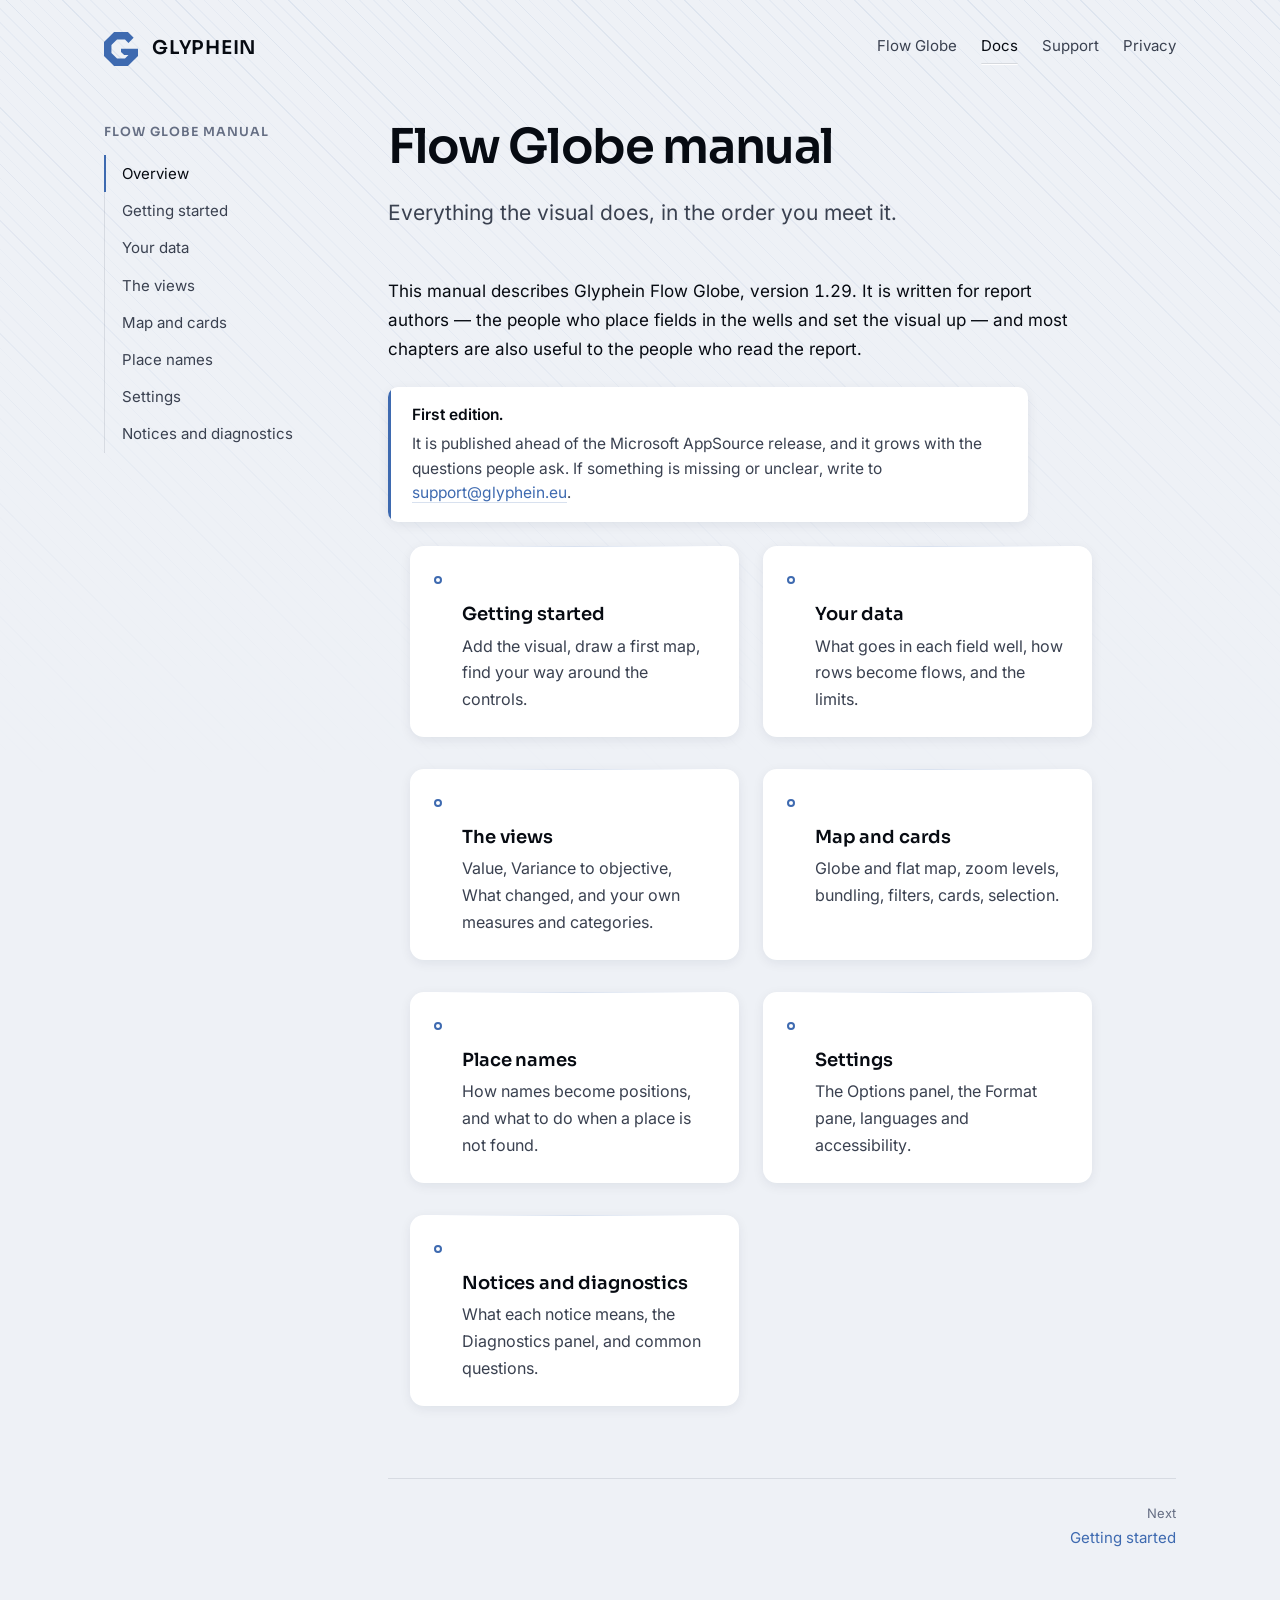
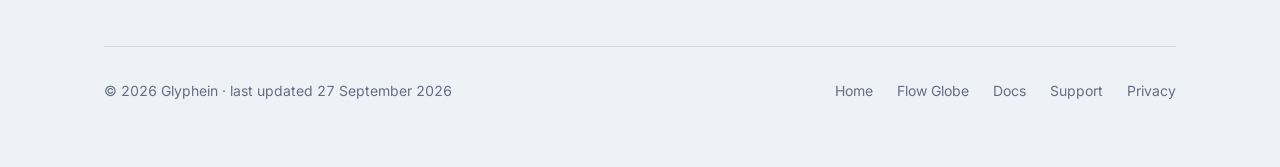
==== docs/index.html @ 3e93462d "Le site presente Flow Globe et ouvre son manuel - Accueil : le globe prend place dans la plaque du h" ====
<!doctype html>
<html lang="en">
<head>
<meta charset="utf-8">
<meta name="viewport" content="width=device-width, initial-scale=1">
<title>Flow Globe manual — Flow Globe manual · Glyphein</title>
<meta name="description" content="The user manual for Glyphein Flow Globe, a Power BI visual for origin-destination flows.">
<link rel="stylesheet" href="/assets/glyphein.css">
<link rel="icon" href="/assets/favicon.svg" type="image/svg+xml">
<meta name="theme-color" content="#070B12" media="(prefers-color-scheme: dark)">
<meta name="theme-color" content="#EEF1F6" media="(prefers-color-scheme: light)">
</head>
<body>
<div class="page">
<div class="enveloppe">

  <header class="entete">
    <a class="marque" href="/" aria-label="Glyphein — home">
      <svg width="34" height="34" viewBox="18 18 64 64" role="img" aria-hidden="true">
        <mask id="mq" maskUnits="userSpaceOnUse" x="0" y="0" width="100" height="100">
          <path d="M37 18H63L82 37V63L63 82H37L18 63V37Z" fill="#fff"/>
          <path d="M42.5 32H57.5L64 38.5L90 12.5V49.5H50V55.5L56 61.5H64L57.5 68H42.5L32 57.5V42.5Z" fill="#000"/>
        </mask>
        <rect width="100" height="100" fill="currentColor" mask="url(#mq)"/>
      </svg>
      <span class="mot">GLYPHEIN</span>
    </a>
    <nav class="pages">
      <a href="/flow-globe/">Flow Globe</a>
      <a href="/docs/" aria-current="page">Docs</a>
      <a href="/support/">Support</a>
      <a href="/privacy/">Privacy</a>
    </nav>
  </header>

  <main>

    <div class="docs">
<nav class="sommaire" aria-label="Manual"><p>Flow Globe manual</p><ol><li><a href="/docs/" aria-current="page">Overview</a></li><li><a href="/docs/getting-started/">Getting started</a></li><li><a href="/docs/data/">Your data</a></li><li><a href="/docs/views/">The views</a></li><li><a href="/docs/map/">Map and cards</a></li><li><a href="/docs/places/">Place names</a></li><li><a href="/docs/settings/">Settings</a></li><li><a href="/docs/troubleshooting/">Notices and diagnostics</a></li></ol></nav>
      <article class="docs__corps">
        <h1>Flow Globe manual</h1>
        <p class="accroche">Everything the visual does, in the order you meet it.</p>
        <div class="prose">

<p>This manual describes Glyphein Flow Globe, version 1.29. It is written for report
authors — the people who place fields in the wells and set the visual up — and most chapters are
also useful to the people who read the report.</p>
<div class="note"><strong>First edition.</strong> It is published ahead of the Microsoft AppSource release, and it grows with the questions people ask. If something is missing or unclear, write to <a href='mailto:support@glyphein.eu'>support@glyphein.eu</a>.</div>
<ul class="chapitres">
<li><a href="/docs/getting-started/"><div class="fait"><h3>Getting started</h3><p>Add the visual, draw a first map, find your way around the controls.</p></div></a></li>
<li><a href="/docs/data/"><div class="fait"><h3>Your data</h3><p>What goes in each field well, how rows become flows, and the limits.</p></div></a></li>
<li><a href="/docs/views/"><div class="fait"><h3>The views</h3><p>Value, Variance to objective, What changed, and your own measures and categories.</p></div></a></li>
<li><a href="/docs/map/"><div class="fait"><h3>Map and cards</h3><p>Globe and flat map, zoom levels, bundling, filters, cards, selection.</p></div></a></li>
<li><a href="/docs/places/"><div class="fait"><h3>Place names</h3><p>How names become positions, and what to do when a place is not found.</p></div></a></li>
<li><a href="/docs/settings/"><div class="fait"><h3>Settings</h3><p>The Options panel, the Format pane, languages and accessibility.</p></div></a></li>
<li><a href="/docs/troubleshooting/"><div class="fait"><h3>Notices and diagnostics</h3><p>What each notice means, the Diagnostics panel, and common questions.</p></div></a></li>
</ul>

        </div>
<nav class="suite" aria-label="Chapters"><span></span><a href="/docs/getting-started/" style="text-align:right"><span>Next</span>Getting started</a></nav>
      </article>
    </div>
  </main>

  <footer class="pied">
    <span>© 2026 Glyphein · last updated 27 September 2026</span>
    <nav>
      <a href="/">Home</a>
      <a href="/flow-globe/">Flow Globe</a>
      <a href="/docs/">Docs</a>
      <a href="/support/">Support</a>
      <a href="/privacy/">Privacy</a>
    </nav>
  </footer>

</div>
</div>
</body>
</html>
---- assets/glyphein.css ----
/* ══════════════════════════════════════════════════════════════════════════════
   Glyphein — feuille de style du site.

   Autorité : brand/charte-glyphein-v4.md (v4.1). Elle est SEULE — glyphein-tokens.json,
   cité ici jusqu'au 07/09/2026, était resté en v3 et a été supprimé ; ce qu'il portait
   seul (brume, acier, ardoise) est passé au §07 de la charte.
   Registre : LA MARQUE S'EXPRIME (charte §10). Le site peut porter l'angle plus
   franchement que le chrome in-visual, qui lui se retient.

   Trois signatures, dans l'ordre doctrinal de la v4 (§03) :
     1. le limbe        — arête lumineuse sur le bord haut de tout matériau
     2. le trait incisé — creusé, jamais posé : ombre en haut, lumière en bas
     3. le poinçon      — l'anneau-cœur, puce et fin de jauge

   Matériau : la plaque opaque est CANONIQUE (§04). Aucun flou nulle part —
   tout ici survit à une capture, à un export PDF et à un moteur exotique.

   Règle systémique (§06) : l'instrument est taillé, la donnée coule.
   Le chrome porte l'angle ; rien de courbe ici n'est décoratif, parce qu'il
   n'y a pas encore de donnée à faire couler. La plaque du hero est vide et
   attend le globe.

   Polices auto-hébergées : aucune requête vers un tiers, cohérent avec /privacy.
   ══════════════════════════════════════════════════════════════════════════ */

/* ─── 01 · Jetons (charte §07) ─────────────────────────────────────────────
   Palette et géométries recopiées du §07 de la charte. Ne pas inventer de valeur
   ici : toute couleur nouvelle doit d'abord exister dans la charte. */
:root {
  /* Palette */
  --nuit: #070B12;   --encre: #101826;   --encre-claire: #182238;  --minuit: #0E1420;
  --givre: #85AEE4;  --givre-pale: #E9EDF3;
  --cobalt: #3E6AB0; --cobalt-sombre: #2E5288;
  --craie: #EEF1F6;  --ardoise: #3A4150; --acier: #7C8698;         --brume: #C4CEDC;
  --plomb: #656E83;  --blanc: #FFFFFF;  --papier: #F7F8FA;   /* §07 : tertiaire clair, surfaces claires */
  --positif: #30B579; --negatif: #E06456; --alerte: #D9A13B;

  /* Rôles — monde sombre, forme canonique de la marque */
  --fond: var(--nuit);
  --surface: var(--encre);
  --surface-haute: var(--encre-claire);
  --encre-texte: var(--givre-pale);
  --encre-2: var(--brume);
  --encre-3: var(--acier);
  --accent: var(--givre);
  --accent-sourd: var(--cobalt);
  --limbe: rgba(133, 174, 228, .32);          /* material.limbe : accent à .32 */
  --hachure: rgba(133, 174, 228, .055);       /* la taille, comme matière */
  --hachure-forte: rgba(133, 174, 228, .10);
  --arete: rgba(133, 174, 228, .13);          /* filet de séparation */
  --ombre: 0 10px 30px rgba(0, 0, 0, .38);
  --ombre-basse: 0 4px 14px rgba(0, 0, 0, .26);
  --taille-haut: var(--encre-claire);         /* la facette éclairée de la plaque */
  --taille-face: var(--encre);                /* sa face                          */
  --taille-tranche: rgba(0, 0, 0, .38);       /* l'ombre qu'elle porte — la charte la veut noire */
  --creux-haut: rgba(0, 0, 0, .34);           /* trait incisé : arête haute */
  --creux-bas: var(--limbe);                  /* trait incisé : arête basse */

  /* Géométrie (tokens). Le chanfrein est un ACCENT, pas un régime (§06) :
     6 px dans le produit ; 20 px ici, les surfaces du site étant dix fois
     plus grandes. Mesuré : sous 14 px il disparaît derrière le rayon. */
  --r-control: 8px; --r-panel: 14px; --r-group: 10px;
  --chanfrein: 20px; --chanfrein-petit: 12px;
  --pas: 4px;                                  /* grille de 4 */
  --cible-min: 26px;

  /* Rythme vertical, multiples de 4 */
  --sp-1: 4px;  --sp-2: 8px;  --sp-3: 12px; --sp-4: 16px; --sp-5: 24px;
  --sp-6: 32px; --sp-7: 48px; --sp-8: 64px; --sp-9: 96px; --sp-10: 128px;

  /* Largeurs */
  --large: 1120px;                             /* la plaque entière */
  --mesure: 64ch;                              /* la colonne de lecture */

  /* Mouvement (tokens) */
  --micro: 150ms; --glissement: 240ms; --ease: cubic-bezier(.3, .85, .35, 1);
}

/* Thème clair — les deux thèmes de la charte. Le limbe s'inverse : sur une
   plaque claire, l'arête haute prend l'ombre et l'arête basse la lumière. */
@media (prefers-color-scheme: light) {
  :root {
    --fond: var(--craie);
    --surface: var(--blanc);
    --surface-haute: var(--papier);
    --encre-texte: var(--nuit);
    --encre-2: var(--ardoise);
    --encre-3: var(--plomb);                  /* 4,51:1 sur Craie — le plancher tient AA */
    --accent: var(--cobalt);
    --accent-sourd: var(--cobalt-sombre);
    --limbe: rgba(62, 106, 176, .20);
    --hachure: rgba(62, 106, 176, .045);
    --hachure-forte: rgba(62, 106, 176, .085);
    --arete: rgba(20, 32, 54, .10);
    --ombre: 0 8px 26px rgba(20, 32, 54, .11);
    --ombre-basse: 0 3px 12px rgba(20, 32, 54, .07);
    --taille-haut: var(--blanc);
    --taille-face: var(--givre-pale);
    --taille-tranche: rgba(20, 32, 54, .17);
    --creux-haut: rgba(20, 32, 54, .14);
    --creux-bas: rgba(255, 255, 255, .92);
  }
}

/* ─── 02 · Polices embarquées (charte §07) ─────────────────────────────────
   Sora = la voix, Inter = le texte. Jamais plus de deux graisses par surface.
   La pile système reste le repli gracieux : un moteur qui refuse la fonte
   retombe dessus sans jamais casser le rendu. */
@font-face { font-family: "Sora";  src: url("fonts/sora-600.woff2")  format("woff2"); font-weight: 600; font-display: swap; }
@font-face { font-family: "Sora";  src: url("fonts/sora-700.woff2")  format("woff2"); font-weight: 700; font-display: swap; }
@font-face { font-family: "Inter"; src: url("fonts/inter-400.woff2") format("woff2"); font-weight: 400; font-display: swap; }
@font-face { font-family: "Inter"; src: url("fonts/inter-500.woff2") format("woff2"); font-weight: 500; font-display: swap; }
@font-face { font-family: "Inter"; src: url("fonts/inter-600.woff2") format("woff2"); font-weight: 600; font-display: swap; }

/* ─── 03 · Socle ───────────────────────────────────────────────────────────*/
*, *::before, *::after { box-sizing: border-box; }
html { -webkit-text-size-adjust: 100%; scroll-behavior: smooth; }

body {
  margin: 0;
  background: var(--fond);
  color: var(--encre-texte);
  font: 400 17px/1.68 Inter, "Segoe UI Variable Text", "Segoe UI", system-ui, -apple-system, sans-serif;
  font-variant-numeric: tabular-nums;        /* §07 : chiffres tabulaires partout */
  -webkit-font-smoothing: antialiased;
  overflow-x: hidden;
}

/* La matière : la taille, en fond de page.
   Deux passes de hachures croisées à très faible contraste — la densité du
   trait est le vocabulaire natif de la maison (§05). Ici elle ne code rien,
   elle est le grain du cuivre. Un `fixed` pour que la page glisse dessus. */
body::before {
  content: "";
  position: fixed;
  inset: 0;
  z-index: 0;
  pointer-events: none;
  background-image:
    repeating-linear-gradient(45deg, var(--hachure) 0 1px, transparent 1px 10px),
    repeating-linear-gradient(45deg, var(--hachure) 0 1px, transparent 1px 40px);
  /* La matière s'éteint vers le bas : la lumière vient d'en haut, comme le limbe. */
  -webkit-mask-image: linear-gradient(to bottom, #000 0%, rgba(0,0,0,.35) 52%, transparent 88%);
          mask-image: linear-gradient(to bottom, #000 0%, rgba(0,0,0,.35) 52%, transparent 88%);
}

/* Tout le contenu passe au-dessus de la matière. */
.page { position: relative; z-index: 1; }

.enveloppe { max-width: var(--large); margin: 0 auto; padding: 0 var(--sp-5); }
.colonne   { max-width: var(--mesure); }

/* ─── 04 · Typographie ─────────────────────────────────────────────────────*/
h1, h2, h3, .voix {
  font-family: Sora, "Segoe UI Variable Display", "Segoe UI", system-ui, sans-serif;
  font-weight: 600;
}

h1 {
  font-size: clamp(38px, 6.4vw, 68px);
  line-height: 1.06;
  letter-spacing: -.028em;
  margin: 0 0 var(--sp-5);
  text-wrap: balance;
}
h2 {
  font-size: clamp(23px, 2.8vw, 31px);
  line-height: 1.24;
  letter-spacing: -.018em;
  margin: 0 0 var(--sp-4);
  text-wrap: balance;
}
h3 {
  font-size: 18px;
  line-height: 1.35;
  letter-spacing: -.008em;
  margin: 0 0 var(--sp-2);
}
p { margin: 0 0 var(--sp-4); }
p:last-child { margin-bottom: 0; }

strong { font-weight: 600; color: var(--encre-texte); }
em { font-style: italic; }

/* Une phrase à lire est en encre-2, jamais en encre-3 : l'encre tertiaire marque
   l'absence et le repère, pas le texte courant. Règle du produit, tenue ici aussi. */
small, .fin { font-size: 14px; line-height: 1.6; color: var(--encre-2); }

code {
  font: 500 .875em/1.4 ui-monospace, "SF Mono", "Cascadia Mono", Menlo, Consolas, monospace;
  background: var(--surface-haute);
  padding: 2px 6px;
  border-radius: 5px;
  color: var(--encre-2);
  font-variant-numeric: tabular-nums;
}

a {
  color: var(--accent);
  text-decoration: none;
  border-bottom: 1px solid var(--limbe);
  transition: border-color var(--micro) var(--ease), color var(--micro) var(--ease);
}
a:hover { border-bottom-color: currentColor; }
a:focus-visible {
  outline: 2px solid var(--accent);
  outline-offset: 3px;
  border-radius: 2px;
  border-bottom-color: transparent;
}

/* ─── 05 · En-tête ─────────────────────────────────────────────────────────*/
.entete {
  display: flex;
  align-items: center;
  justify-content: space-between;
  gap: var(--sp-5);
  flex-wrap: wrap;
  padding: var(--sp-6) 0 var(--sp-5);
}

.marque {
  display: inline-flex;
  align-items: center;
  gap: 14px;
  border: 0;
  color: var(--encre-texte);
}
.marque svg { display: block; color: var(--accent); }
/* Mot-symbole : Sora SemiBold, capitales, approche .04em (§02) —
   le Light flottait à côté d'une masse taillée. */
.marque .mot {
  font-family: Sora, "Segoe UI Variable Display", system-ui, sans-serif;
  font-weight: 600;
  font-size: 19px;
  letter-spacing: .04em;
}

nav.pages { display: flex; gap: var(--sp-5); font-size: 15px; }
nav.pages a {
  position: relative;
  color: var(--encre-2);
  border-bottom: 0;
  padding-bottom: 7px;
}
nav.pages a:hover { color: var(--encre-texte); }
/* Signature n°2 — le trait incisé. La page courante n'est pas soulignée,
   elle est CREUSÉE : ombre sur l'arête haute, lumière sur l'arête basse.
   Aucun flou, donc la signature survit à l'export. */
nav.pages a[aria-current="page"] { color: var(--encre-texte); }
nav.pages a[aria-current="page"]::after {
  content: "";
  position: absolute;
  left: 0; right: 0; bottom: 0;
  height: 2px;
  border-radius: 1px;
  background: var(--surface-haute);
  box-shadow: inset 0 1px 0 var(--creux-haut), inset 0 -1px 0 var(--creux-bas);
}

/* ─── 06 · Le trait incisé, en séparateur ──────────────────────────────────*/
.incise {
  height: 2px;
  border-radius: 1px;
  margin: 0;
  background: var(--surface-haute);
  box-shadow: inset 0 1px 0 var(--creux-haut), inset 0 -1px 0 var(--creux-bas);
}

/* ─── 07 · Le hero ─────────────────────────────────────────────────────────
   Deux colonnes au-delà de 900 px : la parole à gauche, la plaque à droite.
   ⚠ La plaque de droite est LA RÉSERVE DU GLOBE. Quand le rendu 3D sera figé,
   il vient s'y loger tel quel — mêmes dimensions, même chanfrein, même limbe.
   D'ici là elle est pleine de matière : un instrument taillé, pas encore
   chargé de données. Ne pas la remplir d'autre chose. */
.hero {
  display: grid;
  grid-template-columns: 1fr;
  gap: var(--sp-8);
  align-items: center;
  padding: var(--sp-7) 0 var(--sp-8);
}
@media (min-width: 900px) {
  .hero {
    grid-template-columns: minmax(0, 1.1fr) minmax(0, .9fr);
    gap: var(--sp-8);
    padding: var(--sp-8) 0 var(--sp-7);
  }
}

.accroche {
  font-size: clamp(18px, 2.1vw, 21px);
  line-height: 1.55;
  color: var(--encre-2);
  max-width: 46ch;
  margin: 0 0 var(--sp-6);
}

/* La plaque du hero. Chanfrein-accent en haut à droite, un seul coin (§06). */
.plaque-hero {
  position: relative;
  aspect-ratio: 1 / 1;
  width: 100%;
  max-width: 460px;
  margin-inline: auto;
}
.plaque-hero svg { display: block; width: 100%; height: 100%; }

/* Titre des pages de texte : même respiration que le hero, sans la plaque. */
.titre { padding: var(--sp-7) 0 var(--sp-6); max-width: var(--large); }
.titre .accroche { margin-bottom: var(--sp-5); }
.titre .plaque { max-width: 520px; }

/* ─── 08 · Capsule d'état ──────────────────────────────────────────────────*/
.capsule {
  display: inline-flex;
  align-items: center;
  gap: 9px;
  font-size: 13.5px;
  font-weight: 500;
  letter-spacing: .012em;
  padding: 7px 15px 7px 12px;
  border-radius: 999px;
  background: var(--surface);
  color: var(--encre-2);
  box-shadow: var(--ombre-basse), inset 0 1px 0 var(--limbe);
}
/* Signature n°3 — le poinçon, l'anneau-cœur. */
.capsule::before {
  content: "";
  width: 8px; height: 8px;
  border-radius: 999px;
  border: 2px solid var(--accent);
  flex: none;
}

/* ─── 09 · Sections numérotées ─────────────────────────────────────────────
   La plaque gravée porte son numéro. Chiffres tabulaires, Sora, discrets. */
.corps { counter-reset: section; }

.section {
  padding: var(--sp-8) 0;
  border-top: 1px solid var(--arete);
}
.section:first-child { border-top: 0; padding-top: var(--sp-7); }

@media (min-width: 900px) {
  .section {
    display: grid;
    grid-template-columns: 96px minmax(0, 1fr);
    gap: var(--sp-7);
    padding: var(--sp-8) 0;
  }
}

.section__num {
  counter-increment: section;
  font-family: Sora, system-ui, sans-serif;
  font-weight: 600;
  font-size: 13px;
  letter-spacing: .1em;
  color: var(--encre-3);
  padding-top: 8px;
  margin-bottom: var(--sp-3);
}
.section__num::before { content: counter(section, decimal-leading-zero); }
@media (min-width: 900px) { .section__num { margin-bottom: 0; } }

.section__corps > :last-child { margin-bottom: 0; }

/* ─── 10 · Les faits : quatre plaques ──────────────────────────────────────*/
.faits {
  list-style: none;
  margin: var(--sp-6) 0 0;
  padding: 0;
  display: grid;
  gap: var(--sp-4);
}
@media (min-width: 720px) {
  .faits--grille { grid-template-columns: repeat(2, minmax(0, 1fr)); gap: var(--sp-5); }
}

/* La plaque. Opaque, réglée, limbe sur l'arête haute (§04).
   ⚠ Mesuré au rendu : `display:flex` sur le <li> faisait du <strong> un ITEM
   de flex séparé du texte, qui se comprimait en colonne étroite. Le texte doit
   couler en ligne — la puce passe donc en absolu. */
.fait {
  position: relative;
  background: var(--surface);
  border-radius: var(--r-panel);
  box-shadow: var(--ombre-basse);
  padding: var(--sp-5) var(--sp-5) var(--sp-5) 52px;
  overflow: hidden;
}
.fait::before {                       /* le limbe */
  content: "";
  position: absolute;
  inset: 0 0 auto 0;
  height: 1px;
  background: linear-gradient(90deg, transparent 8%, var(--limbe) 50%, transparent 92%);
}
.fait::after {                        /* le poinçon */
  content: "";
  position: absolute;
  left: 24px; top: 30px;
  width: 8px; height: 8px;
  border-radius: 999px;
  border: 2px solid var(--accent);
}
.fait h3 { margin: 0 0 6px; }
.fait p { margin: 0; color: var(--encre-2); font-size: 16px; }

/* Variante en liste simple, pour les pages de texte. */
.faits--liste .fait {
  background: none;
  box-shadow: none;
  padding: 0 0 0 28px;
  overflow: visible;
}
.faits--liste .fait::before { content: none; }
.faits--liste .fait::after { left: 0; top: 9px; }
.faits--liste .fait + .fait { margin-top: var(--sp-4); }

/* ─── 11 · La plaque à chanfrein ───────────────────────────────────────────
   Matériau de marque. UN seul coin taillé, en haut à droite (§06).
   ⚠ Mesuré au rendu : à 10 px le chanfrein passait sous le rayon de 14 px et
   devenait invisible. Il faut ANNULER le rayon du coin taillé et porter la
   coupe à 20 px — les surfaces du site sont dix fois plus grandes que celles
   du produit, où 6 px suffisent. */
.plaque {
  position: relative;
  background: var(--surface);
  border-radius: var(--r-panel);
  box-shadow: var(--ombre);
  padding: var(--sp-6) var(--sp-6);
  margin: var(--sp-6) 0 0;
}
.plaque::before {
  content: "";
  position: absolute;
  inset: 0 0 auto 0;
  height: 1px;
  background: linear-gradient(90deg, transparent 8%, var(--limbe) 50%, transparent 92%);
  border-radius: var(--r-panel) var(--r-panel) 0 0;
}
.plaque--accent {
  border-radius: var(--r-panel) 0 var(--r-panel) var(--r-panel);
  clip-path: polygon(0 0, calc(100% - var(--chanfrein)) 0, 100% var(--chanfrein), 100% 100%, 0 100%);
}
.plaque--accent::before { border-radius: var(--r-panel) 0 0 0; }
.plaque h3 { margin-top: 0; }
.plaque > :last-child { margin-bottom: 0; }

/* Contact — la plaque porte l'adresse en Sora, à l'échelle d'une voix. */
.adresse {
  font-family: Sora, system-ui, sans-serif;
  font-weight: 600;
  font-size: clamp(19px, 2.2vw, 24px);
  letter-spacing: -.01em;
}

/* ─── 12 · La note d'épreuve ───────────────────────────────────────────────
   Ce qui reste à graver avant le tirage. Taille (tireté) en bord gauche :
   la hachure comme second canal, pas la couleur seule (§05). */
.epreuve {
  position: relative;
  background: var(--surface);
  border-radius: var(--r-group);
  padding: var(--sp-4) var(--sp-5);
  margin: 0 0 var(--sp-5);
  font-size: 15px;
  line-height: 1.6;
  color: var(--encre-2);
  box-shadow: var(--ombre-basse);
  overflow: hidden;
}
.epreuve::before {
  content: "";
  position: absolute;
  left: 0; top: 0; bottom: 0;
  width: 3px;
  background: repeating-linear-gradient(
    to bottom, var(--alerte) 0 7px, transparent 7px 12px);   /* dasharray 7 5 */
}
.epreuve strong {
  display: block;
  color: var(--alerte);
  font-weight: 600;
  font-size: 13px;
  letter-spacing: .06em;
  text-transform: uppercase;
  margin-bottom: 5px;
}

/* ─── 13 · Pied ────────────────────────────────────────────────────────────*/
.pied {
  margin-top: var(--sp-9);
  padding: var(--sp-6) 0 var(--sp-8);
  border-top: 1px solid var(--arete);
  display: flex;
  gap: var(--sp-5);
  flex-wrap: wrap;
  justify-content: space-between;
  align-items: baseline;
  font-size: 14px;
  color: var(--encre-3);
}
.pied a { color: var(--encre-3); border-bottom-color: transparent; }
.pied a:hover { color: var(--encre-2); border-bottom-color: currentColor; }
.pied nav { display: flex; gap: var(--sp-5); }

/* ─── 13 bis · Pages produit et manuel (27/09/2026) ───────────────────────
   Ajouts pour /flow-globe/ et /docs/. Aucune couleur nouvelle : tout vient des
   jetons du §01. Même matériau — plaque opaque, limbe sur l'arête haute. */

/* Le globe dans la plaque du hero : la réserve est remplie. L'octogone est celui
   du monogramme (charte §02), la capture est une vraie sortie du visuel. */
.plaque-hero--globe {
  filter: drop-shadow(0 14px 18px var(--taille-tranche));
}
.plaque-hero--globe picture,
.plaque-hero--globe img {
  display: block;
  width: 100%;
  height: 100%;
}
.plaque-hero--globe img {
  object-fit: cover;
  clip-path: polygon(29.7% 0, 70.3% 0, 100% 29.7%, 100% 70.3%, 70.3% 100%, 29.7% 100%, 0 70.3%, 0 29.7%);
}
.plaque-hero--globe svg {
  position: absolute;
  inset: 0;
  pointer-events: none;
}

/* Le cliché : une capture du produit, posée sur une plaque, légendée. */
.cliche {
  margin: var(--sp-6) 0 0;
}
.cliche img {
  display: block;
  width: 100%;
  height: auto;
  border-radius: var(--r-panel);
  box-shadow: var(--ombre), inset 0 1px 0 var(--limbe);
  background: var(--surface);
}
.cliche figcaption {
  margin-top: var(--sp-3);
  font-size: 14px;
  line-height: 1.6;
  color: var(--encre-2);
  max-width: var(--mesure);
}

/* Deux clichés côte à côte au-delà de 900 px. */
.cliches {
  display: grid;
  gap: var(--sp-5);
  margin-top: var(--sp-6);
}
.cliches .cliche { margin: 0; }
@media (min-width: 900px) {
  .cliches { grid-template-columns: repeat(2, minmax(0, 1fr)); }
}

/* La note : ce qu'il faut savoir, sans alerte. Même forme que l'épreuve, trait
   plein en accent — la hachure reste réservée à ce qui manque (§05). */
.note {
  position: relative;
  background: var(--surface);
  border-radius: var(--r-group);
  padding: var(--sp-4) var(--sp-5);
  margin: var(--sp-5) 0;
  font-size: 15.5px;
  line-height: 1.6;
  color: var(--encre-2);
  box-shadow: var(--ombre-basse);
  overflow: hidden;
  max-width: var(--mesure);
}
.note::before {
  content: "";
  position: absolute;
  left: 0; top: 0; bottom: 0;
  width: 3px;
  background: var(--accent);
}
.note strong:first-child {
  display: block;
  color: var(--encre-texte);
  margin-bottom: 4px;
}

/* Tableaux de référence : réglés, sans grille lourde. */
.tableau-cadre {
  overflow-x: auto;
  margin: var(--sp-5) 0;
  border-radius: var(--r-group);
  background: var(--surface);
  box-shadow: var(--ombre-basse);
}
.tableau {
  width: 100%;
  border-collapse: collapse;
  font-size: 15px;
  line-height: 1.5;
}
.tableau th, .tableau td {
  text-align: left;
  vertical-align: top;
  padding: 11px 16px;
  border-top: 1px solid var(--arete);
}
.tableau thead th {
  border-top: 0;
  font-family: Sora, system-ui, sans-serif;
  font-weight: 600;
  font-size: 12.5px;
  letter-spacing: .06em;
  text-transform: uppercase;
  color: var(--encre-3);
  background: var(--surface-haute);
}
.tableau td { color: var(--encre-2); }
.tableau td:first-child, .tableau th[scope="row"] { color: var(--encre-texte); font-weight: 500; min-width: 9em; }
.tableau td:last-child { white-space: normal; }

/* L'étiquette de plan : Gratuit en creux, Premium en accent. Le texte porte le sens,
   la couleur le redit — jamais la couleur seule. */
.plan {
  display: inline-block;
  font-size: 12px;
  font-weight: 600;
  letter-spacing: .04em;
  padding: 2px 9px;
  border-radius: 999px;
  white-space: nowrap;
  color: var(--encre-2);
  box-shadow: inset 0 0 0 1px var(--arete);
}
.plan--premium { color: var(--accent); box-shadow: inset 0 0 0 1px var(--accent); }

kbd {
  font: 500 .82em/1 ui-monospace, "SF Mono", "Cascadia Mono", Menlo, Consolas, monospace;
  padding: 3px 7px;
  border-radius: 5px;
  background: var(--surface-haute);
  box-shadow: inset 0 -1px 0 var(--creux-haut), inset 0 1px 0 var(--creux-bas);
  color: var(--encre-texte);
}

/* Listes dans le texte courant. */
.prose ul, .prose ol { margin: 0 0 var(--sp-4); padding-left: 1.3em; }
.prose li { margin: 0 0 var(--sp-2); }
.prose li::marker { color: var(--encre-3); }
.prose h2 { margin-top: var(--sp-8); padding-top: var(--sp-6); border-top: 1px solid var(--arete); }
.prose h2:first-child { margin-top: 0; padding-top: 0; border-top: 0; }
.prose h3 { margin-top: var(--sp-6); }
.prose > p, .prose > ul, .prose > ol { max-width: var(--mesure); }
.prose dl { margin: 0 0 var(--sp-4); max-width: var(--mesure); }
.prose dt { font-weight: 600; color: var(--encre-texte); margin-top: var(--sp-3); }
.prose dd { margin: 2px 0 0; color: var(--encre-2); }

/* ─── 13 ter · Le manuel : sommaire à gauche, texte à droite ──────────────── */
.docs {
  display: grid;
  grid-template-columns: 1fr;
  gap: var(--sp-6);
  padding-top: var(--sp-6);
}
@media (min-width: 960px) {
  .docs { grid-template-columns: 220px minmax(0, 1fr); gap: var(--sp-8); }
  .sommaire { position: sticky; top: var(--sp-5); align-self: start; }
}
.sommaire {
  font-size: 15px;
}
.sommaire p {
  font-family: Sora, system-ui, sans-serif;
  font-weight: 600;
  font-size: 12.5px;
  letter-spacing: .08em;
  text-transform: uppercase;
  color: var(--encre-3);
  margin: 0 0 var(--sp-3);
}
.sommaire ol {
  list-style: none;
  margin: 0;
  padding: 0;
  border-left: 1px solid var(--arete);
}
.sommaire li a {
  display: block;
  padding: 6px 0 6px 16px;
  margin-left: -1px;
  color: var(--encre-2);
  border-bottom: 0;
  border-left: 2px solid transparent;
}
.sommaire li a:hover { color: var(--encre-texte); }
.sommaire li a[aria-current="page"] {
  color: var(--encre-texte);
  border-left-color: var(--accent);
}
.docs__corps { min-width: 0; }
.docs__corps h1 { font-size: clamp(32px, 4.4vw, 48px); }
.docs__corps .accroche { margin-bottom: var(--sp-7); }

/* Page suivante / précédente, en pied de chapitre. */
.suite {
  display: flex;
  justify-content: space-between;
  gap: var(--sp-5);
  flex-wrap: wrap;
  margin-top: var(--sp-8);
  padding-top: var(--sp-5);
  border-top: 1px solid var(--arete);
  font-size: 15px;
}
.suite a { border-bottom: 0; }
.suite span { display: block; font-size: 13px; color: var(--encre-3); }

/* Les chapitres du manuel, en plaques, sur l'index. */
.chapitres { list-style: none; margin: var(--sp-6) 0 0; padding: 0; display: grid; gap: var(--sp-4); }
@media (min-width: 720px) { .chapitres { grid-template-columns: repeat(2, minmax(0, 1fr)); gap: var(--sp-5); } }
.chapitres a {
  display: block;
  height: 100%;
  border: 0;
  color: inherit;
}
.chapitres .fait { height: 100%; transition: box-shadow var(--micro) var(--ease); }
.chapitres a:hover .fait { box-shadow: var(--ombre); }
.chapitres a:hover h3 { color: var(--accent); }

/* ─── 14 · Mouvement ───────────────────────────────────────────────────────
   Le mouvement glisse, il ne saute pas. Et il s'efface entièrement pour qui
   le demande — tokens.motion.reducedMotion. */
@media (prefers-reduced-motion: reduce) {
  html { scroll-behavior: auto; }
  *, *::before, *::after { transition: none !important; animation: none !important; }
}

/* ─── 15 · Impression ──────────────────────────────────────────────────────
   Le comité de direction imprime. La plaque opaque étant canonique, tout
   survit — il suffit de retirer la matière de fond et de rendre les liens. */
@media print {
  body::before { display: none; }
  body { background: #fff; color: #000; font-size: 11pt; }
  .plaque, .fait, .epreuve, .capsule { box-shadow: none; border: 1px solid #ccc; }
  a { color: #000; border-bottom: 0; }
  a[href^="http"]::after { content: " (" attr(href) ")"; font-size: 9pt; color: #555; }
  .plaque-hero, nav.pages, .sommaire, .suite { display: none; }
  .cliche img { box-shadow: none; border: 1px solid #ccc; }
  .docs { display: block; }
}
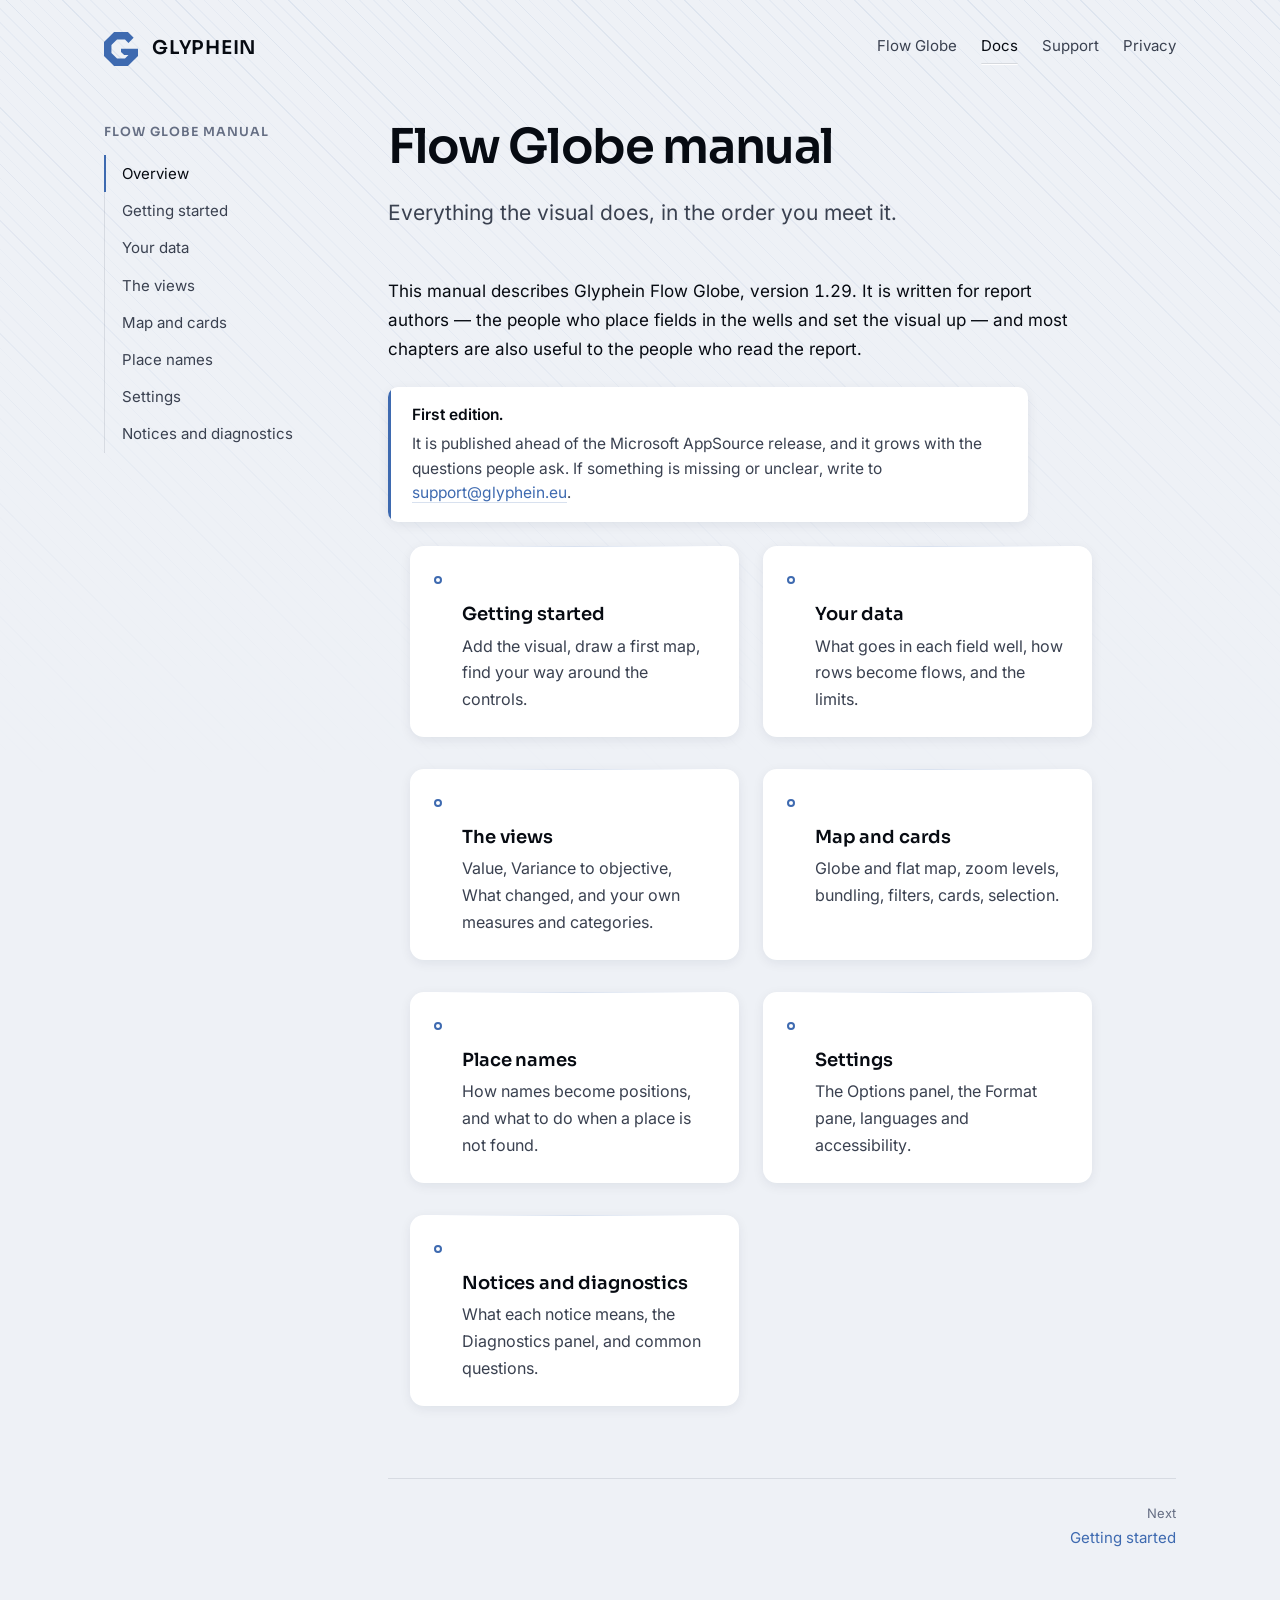
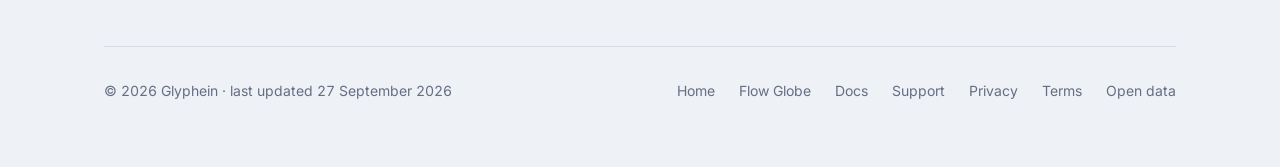
==== commit e953fd98: "Conditions d'utilisation en ligne, confidentialité au niveau de la fiche AppSource, lien Open data e" ====
--- a/docs/index.html
+++ b/docs/index.html
@@ -70,6 +70,8 @@
       <a href="/docs/">Docs</a>
       <a href="/support/">Support</a>
       <a href="/privacy/">Privacy</a>
+      <a href="/terms/">Terms</a>
+      <a href="/donnees/LICENCE.txt">Open data</a>
     </nav>
   </footer>
 
--- a/assets/glyphein.css
+++ b/assets/glyphein.css
@@ -507,7 +507,7 @@
 }
 .pied a { color: var(--encre-3); border-bottom-color: transparent; }
 .pied a:hover { color: var(--encre-2); border-bottom-color: currentColor; }
-.pied nav { display: flex; gap: var(--sp-5); }
+.pied nav { display: flex; flex-wrap: wrap; gap: var(--sp-2) var(--sp-5); }   /* sept liens : ils passent à la ligne sur un téléphone */
 
 /* ─── 13 bis · Pages produit et manuel (27/09/2026) ───────────────────────
    Ajouts pour /flow-globe/ et /docs/. Aucune couleur nouvelle : tout vient des
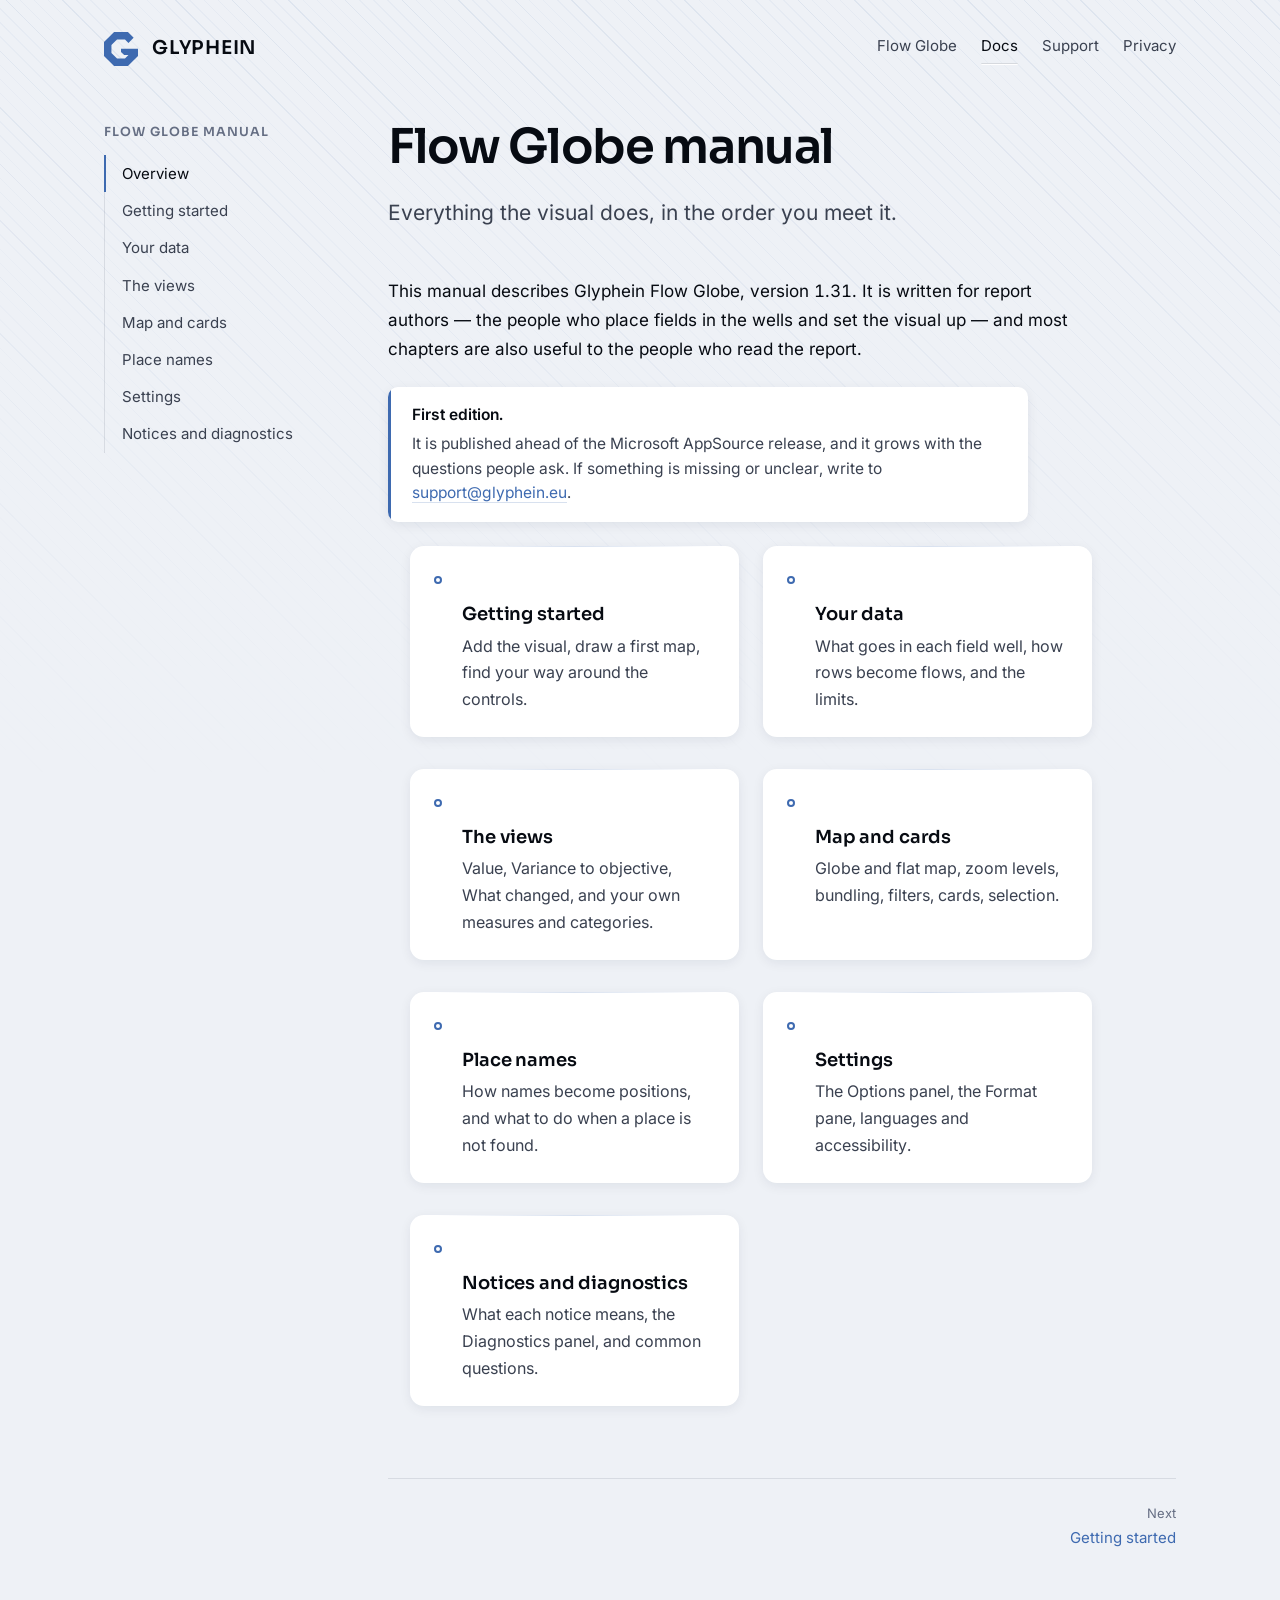
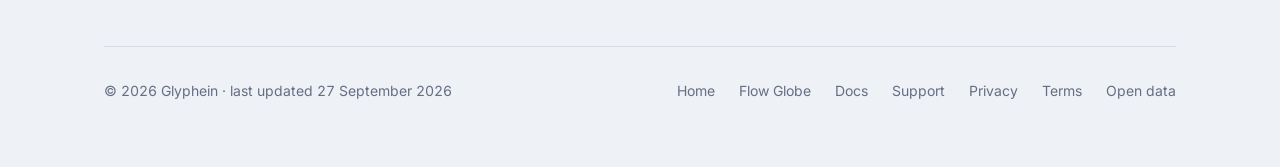
==== commit ccdf4f2e: "Manuel : prise en main et réglages alignés sur la 1.31 (menu des vues, contrôles, volet Format) Co-A" ====
--- a/docs/index.html
+++ b/docs/index.html
@@ -42,7 +42,7 @@
         <p class="accroche">Everything the visual does, in the order you meet it.</p>
         <div class="prose">
 
-<p>This manual describes Glyphein Flow Globe, version 1.29. It is written for report
+<p>This manual describes Glyphein Flow Globe, version 1.31. It is written for report
 authors — the people who place fields in the wells and set the visual up — and most chapters are
 also useful to the people who read the report.</p>
 <div class="note"><strong>First edition.</strong> It is published ahead of the Microsoft AppSource release, and it grows with the questions people ask. If something is missing or unclear, write to <a href='mailto:support@glyphein.eu'>support@glyphein.eu</a>.</div>
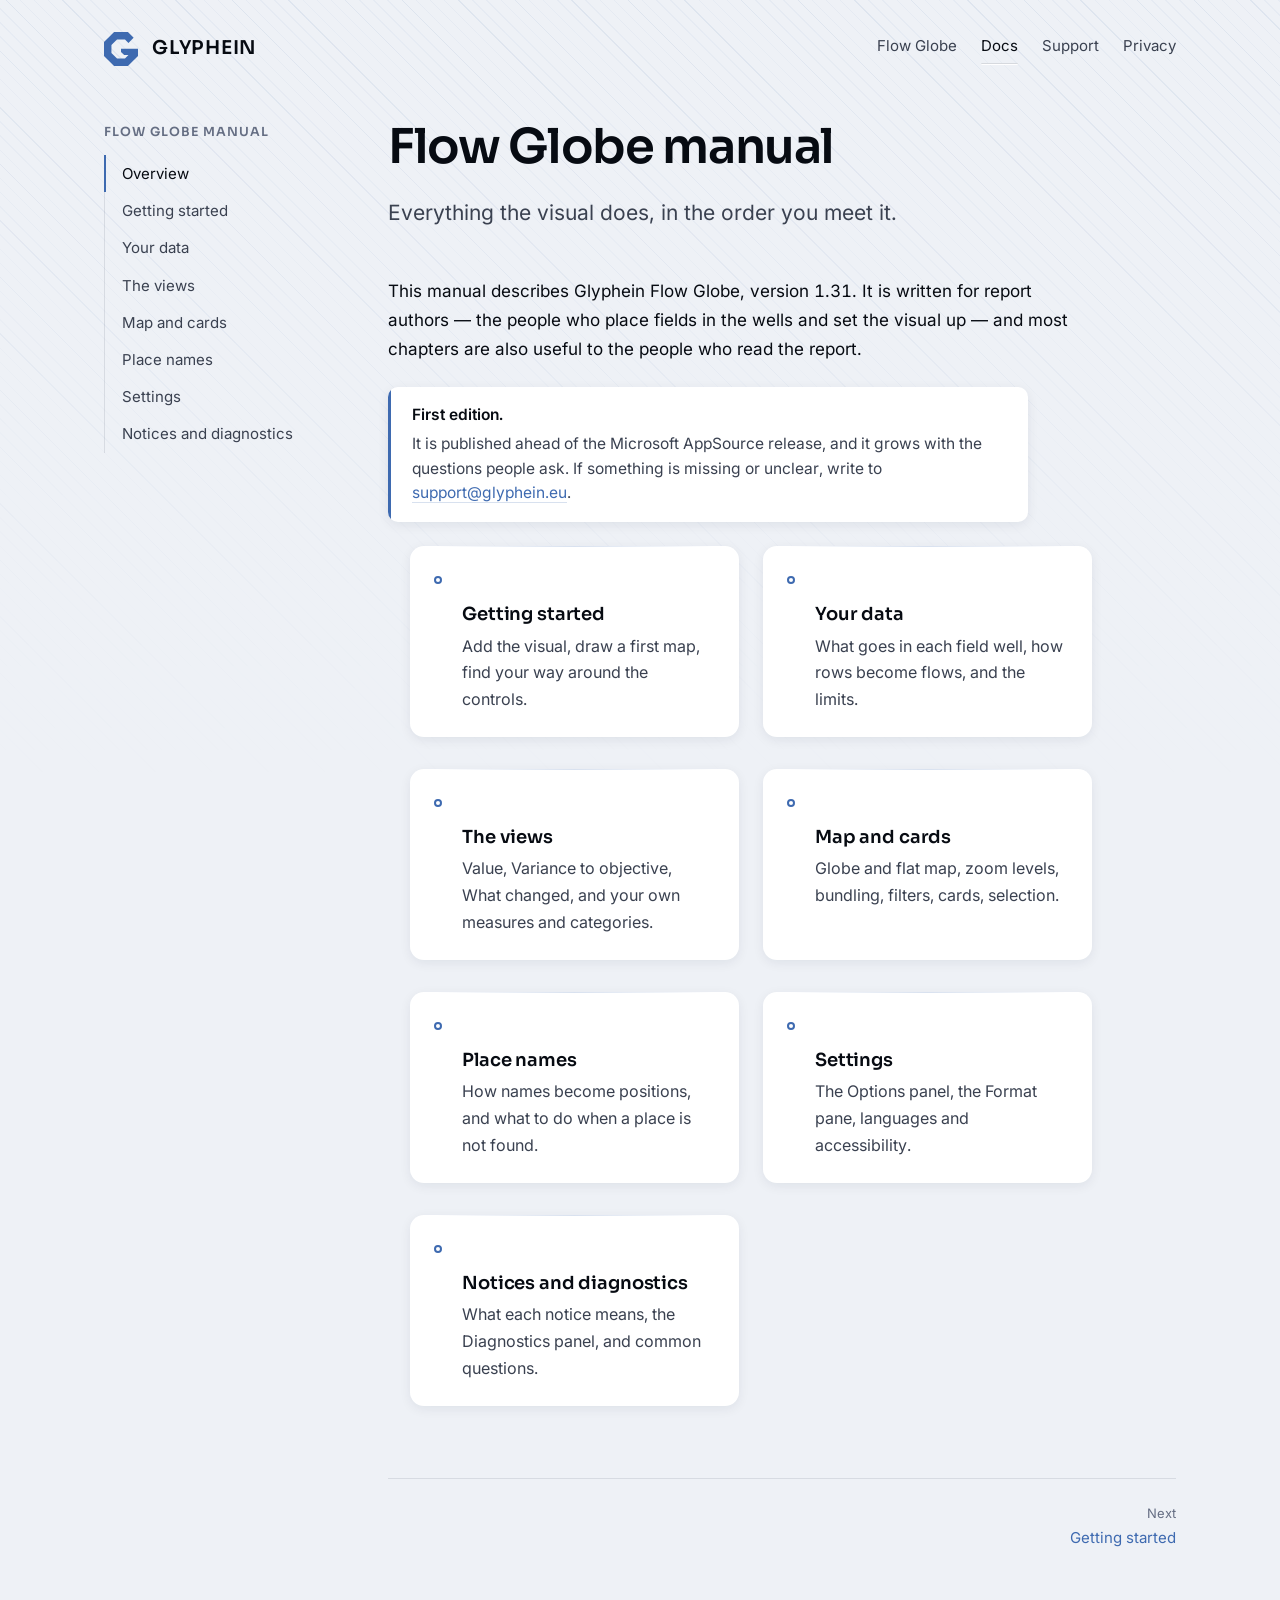
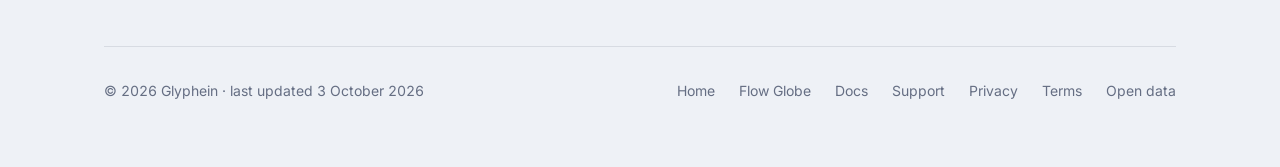
==== commit 388eb92b: "Manuel : données, carte, lieux, avis et diagnostics relus contre le code de la 1.31 Value toujours a" ====
--- a/docs/index.html
+++ b/docs/index.html
@@ -63,7 +63,7 @@
   </main>
 
   <footer class="pied">
-    <span>© 2026 Glyphein · last updated 27 September 2026</span>
+    <span>© 2026 Glyphein · last updated 3 October 2026</span>
     <nav>
       <a href="/">Home</a>
       <a href="/flow-globe/">Flow Globe</a>
